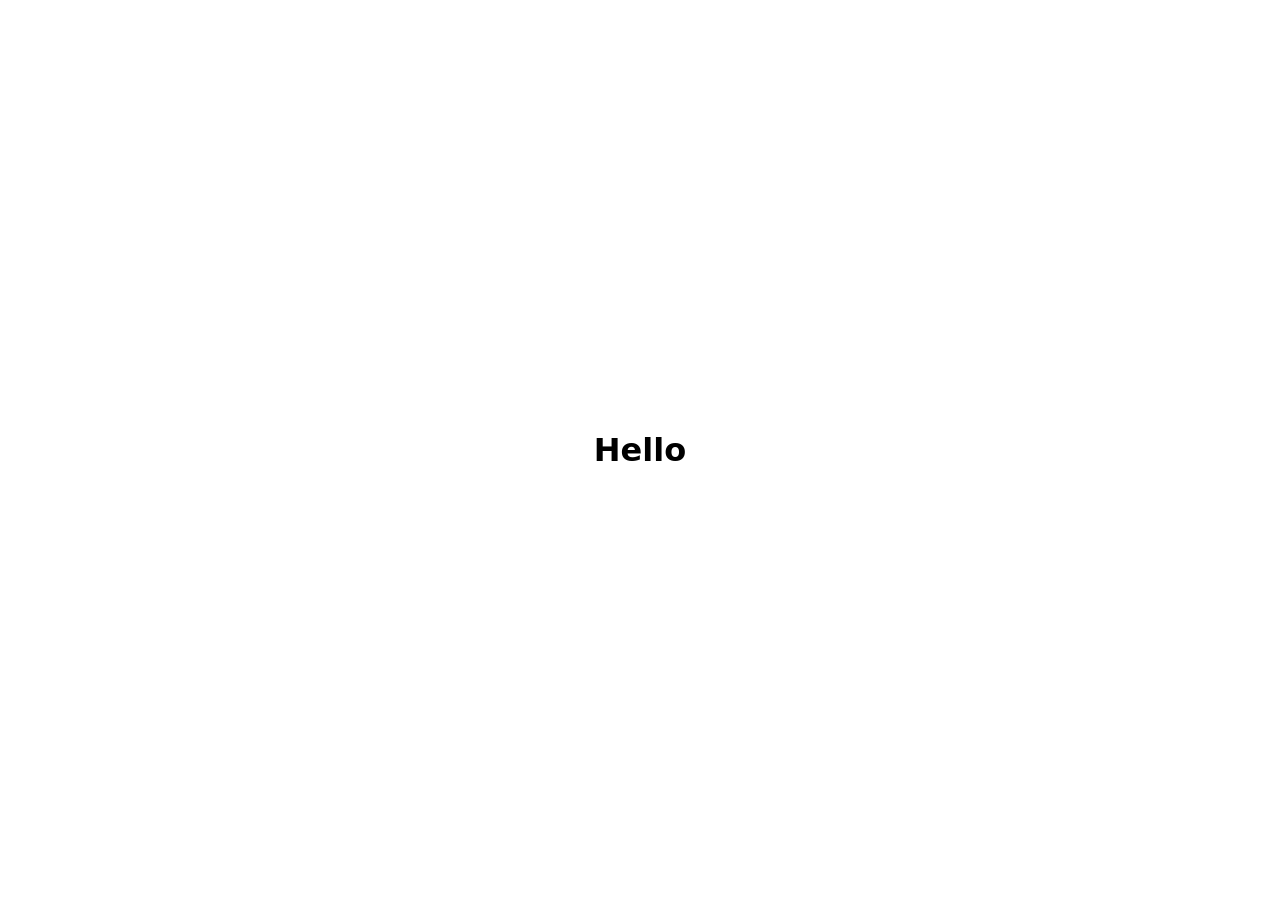
==== family/index.html @ 1200c2fc "Add family dashboard placeholder" ====
<!doctype html>
<html lang="en">
  <head>
    <meta charset="utf-8">
    <meta name="viewport" content="width=device-width, initial-scale=1">
    <title>Dashboard</title>
    <style>
      body {
        display: grid;
        min-height: 100vh;
        margin: 0;
        place-items: center;
        font-family: system-ui, sans-serif;
      }
    </style>
  </head>
  <body>
    <main>
      <h1>Hello</h1>
    </main>
  </body>
</html>
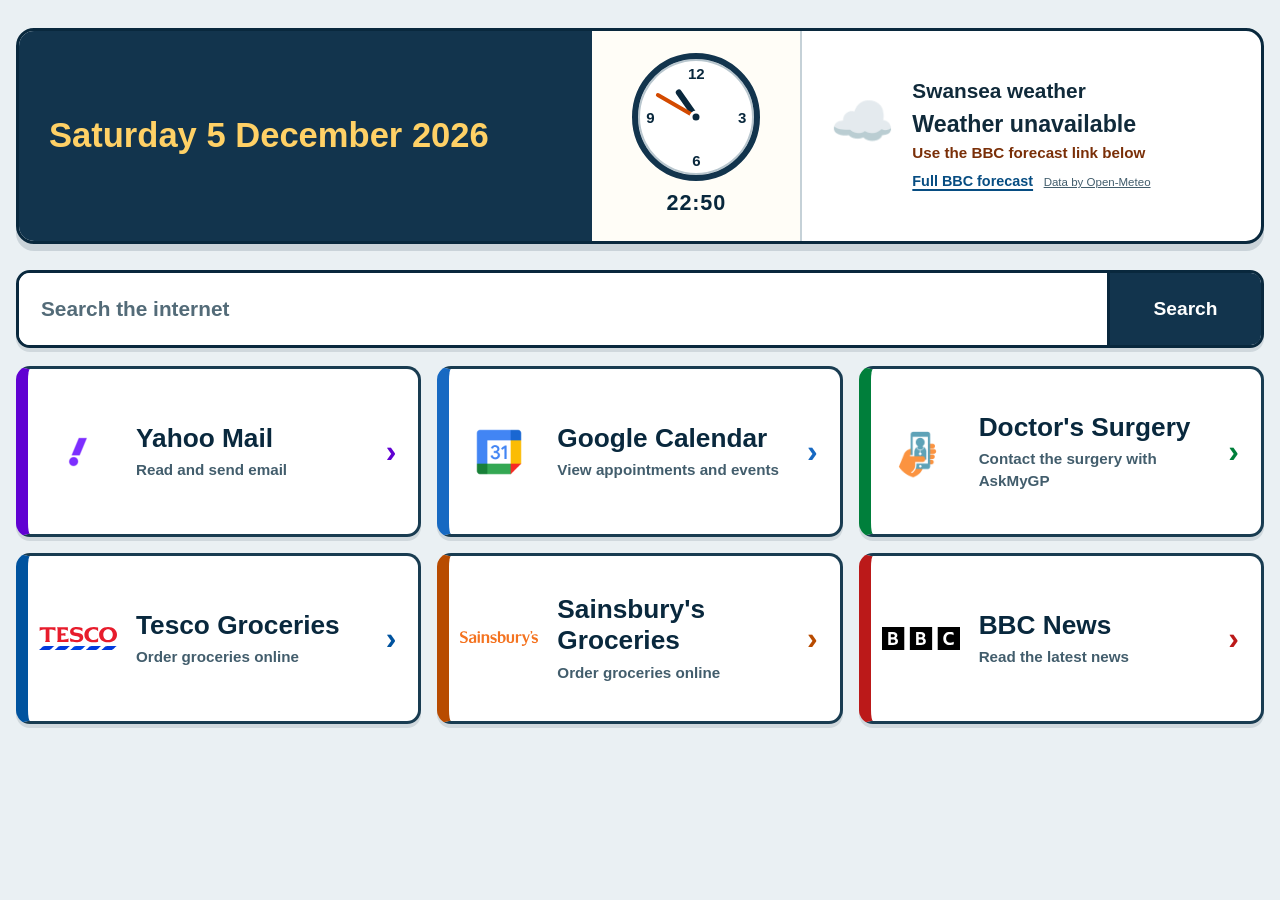
==== commit f5fab836: "Build accessible family bookmarks page" ====
--- a/family/index.html
+++ b/family/index.html
@@ -1,22 +1,818 @@
 <!doctype html>
-<html lang="en">
+<html lang="en-GB">
   <head>
     <meta charset="utf-8">
+    <meta name="referrer" content="no-referrer">
     <meta name="viewport" content="width=device-width, initial-scale=1">
-    <title>Dashboard</title>
+    <meta name="color-scheme" content="light">
+    <meta name="theme-color" content="#12344d">
+    <title>Useful links</title>
+    <meta
+      name="description"
+      content="A simple home page with useful links, the date, time and Swansea weather."
+    >
     <style>
+      :root {
+        color-scheme: light;
+        --ink: #102a3a;
+        --muted: #425d6c;
+        --navy: #12344d;
+        --navy-dark: #09283d;
+        --cream: #fffdf7;
+        --paper: #ffffff;
+        --page: #eaf0f3;
+        --yellow: #ffd166;
+        --focus: #e55400;
+        --border: #193c51;
+        font-family: "Segoe UI", Arial, Helvetica, sans-serif;
+        font-synthesis: none;
+      }
+
+      * {
+        box-sizing: border-box;
+      }
+
       body {
-        display: grid;
+        min-width: 320px;
         min-height: 100vh;
         margin: 0;
+        background: var(--page);
+        color: var(--ink);
+        font-size: 20px;
+        line-height: 1.4;
+      }
+
+      a {
+        color: inherit;
+      }
+
+      .visually-hidden {
+        position: absolute;
+        width: 1px;
+        height: 1px;
+        padding: 0;
+        overflow: hidden;
+        clip: rect(0, 0, 0, 0);
+        white-space: nowrap;
+        border: 0;
+      }
+
+      .page {
+        width: min(1500px, calc(100% - 32px));
+        margin: 0 auto;
+        padding: 28px 0 40px;
+      }
+
+      .top-panel {
+        display: grid;
+        grid-template-columns: minmax(290px, 1.25fr) 210px minmax(320px, 1fr);
+        align-items: stretch;
+        overflow: hidden;
+        border: 3px solid var(--navy-dark);
+        border-radius: 18px;
+        background: var(--paper);
+        box-shadow: 0 7px 0 rgb(9 40 61 / 14%);
+      }
+
+      .welcome {
+        display: flex;
+        flex-direction: column;
+        justify-content: center;
+        padding: 26px 30px;
+        background: var(--navy);
+        color: #ffffff;
+      }
+
+      .date {
+        margin: 0;
+        color: var(--yellow);
+        font-size: clamp(1.7rem, 2.7vw, 2.35rem);
+        font-weight: 700;
+        line-height: 1.25;
+      }
+
+      .clock-panel {
+        display: grid;
         place-items: center;
-        font-family: system-ui, sans-serif;
+        align-content: center;
+        gap: 7px;
+        padding: 14px;
+        background: var(--cream);
+        border-right: 2px solid #c5d1d7;
+      }
+
+      .clock-face {
+        position: relative;
+        width: 128px;
+        aspect-ratio: 1;
+        border: 6px solid var(--navy);
+        border-radius: 50%;
+        background: #ffffff;
+        box-shadow: inset 0 0 0 2px #b8c6ce;
+      }
+
+      .clock-number {
+        position: absolute;
+        z-index: 1;
+        color: var(--navy-dark);
+        font-size: 15px;
+        font-weight: 800;
+        line-height: 1;
+      }
+
+      .n12 { left: 50%; top: 7px; transform: translateX(-50%); }
+      .n3 { right: 8px; top: 50%; transform: translateY(-50%); }
+      .n6 { bottom: 7px; left: 50%; transform: translateX(-50%); }
+      .n9 { left: 8px; top: 50%; transform: translateY(-50%); }
+
+      .hand {
+        position: absolute;
+        z-index: 2;
+        bottom: 50%;
+        left: calc(50% - 3px);
+        width: 6px;
+        border-radius: 999px;
+        background: var(--navy-dark);
+        transform: rotate(0deg);
+        transform-origin: 50% 100%;
+      }
+
+      .hour-hand {
+        height: 33px;
+      }
+
+      .minute-hand {
+        height: 46px;
+        width: 4px;
+        left: calc(50% - 2px);
+        background: #d34a00;
+      }
+
+      .clock-centre {
+        position: absolute;
+        z-index: 3;
+        top: 50%;
+        left: 50%;
+        width: 13px;
+        height: 13px;
+        border: 3px solid #ffffff;
+        border-radius: 50%;
+        background: var(--navy-dark);
+        transform: translate(-50%, -50%);
+      }
+
+      .digital-time {
+        margin: 0;
+        color: var(--navy-dark);
+        font-size: 1.35rem;
+        font-weight: 800;
+        font-variant-numeric: tabular-nums;
+        letter-spacing: 0.04em;
+      }
+
+      .weather {
+        display: grid;
+        grid-template-columns: auto 1fr;
+        align-content: center;
+        column-gap: 16px;
+        padding: 22px 26px;
+      }
+
+      .weather-icon {
+        grid-row: 1 / 4;
+        align-self: center;
+        width: 68px;
+        text-align: center;
+        font-size: 3.25rem;
+        line-height: 1;
+      }
+
+      .weather h2 {
+        margin: 0;
+        font-size: 1.3rem;
+        line-height: 1.2;
+      }
+
+      .weather-now {
+        margin: 4px 0 2px;
+        font-size: 1.45rem;
+        font-weight: 800;
+      }
+
+      .weather-detail,
+      .weather-error {
+        margin: 0;
+        color: var(--muted);
+        font-size: 0.95rem;
+        font-weight: 650;
+      }
+
+      .weather-error {
+        color: #7a2f08;
+      }
+
+      .weather-link {
+        display: inline-block;
+        margin-top: 8px;
+        color: #074d82;
+        font-size: 0.9rem;
+        font-weight: 750;
+        text-decoration-thickness: 2px;
+        text-underline-offset: 3px;
+      }
+
+      .weather-links {
+        grid-column: 2;
+      }
+
+      .weather-credit {
+        margin-left: 5px;
+        color: var(--muted);
+        font-size: 0.72rem;
+        white-space: nowrap;
+      }
+
+      .web-search {
+        display: grid;
+        grid-template-columns: minmax(0, 1fr) auto;
+        margin-top: 26px;
+        border: 3px solid var(--navy-dark);
+        border-radius: 14px;
+        background: var(--paper);
+        box-shadow: 0 4px 0 rgb(16 42 58 / 12%);
+      }
+
+      .search-input {
+        min-width: 0;
+        min-height: 72px;
+        padding: 14px 22px;
+        border: 0;
+        border-radius: 11px 0 0 11px;
+        background: var(--paper);
+        color: var(--navy-dark);
+        font: inherit;
+        font-size: 1.3rem;
+        font-weight: 650;
+      }
+
+      .search-input::placeholder {
+        color: #536b78;
+        opacity: 1;
+      }
+
+      .search-input:focus {
+        outline: 5px solid var(--focus);
+        outline-offset: 2px;
+        position: relative;
+        z-index: 1;
+      }
+
+      .search-button {
+        min-width: 154px;
+        padding: 12px 26px;
+        border: 0;
+        border-left: 3px solid var(--navy-dark);
+        border-radius: 0 10px 10px 0;
+        background: var(--navy);
+        color: #ffffff;
+        font: inherit;
+        font-size: 1.2rem;
+        font-weight: 800;
+        cursor: pointer;
+      }
+
+      .search-button:hover {
+        background: var(--navy-dark);
+      }
+
+      .search-button:focus-visible {
+        outline: 5px solid var(--focus);
+        outline-offset: 4px;
+        position: relative;
+        z-index: 1;
+      }
+
+      .links-grid {
+        display: grid;
+        grid-template-columns: repeat(2, minmax(0, 1fr));
+        gap: 16px;
+        margin-top: 18px;
+      }
+
+      .bookmark {
+        --accent: #2f6c8c;
+        display: grid;
+        grid-template-columns: 100px 1fr auto;
+        align-items: center;
+        min-height: 106px;
+        overflow: hidden;
+        border: 3px solid var(--border);
+        border-left: 12px solid var(--accent);
+        border-radius: 14px;
+        background: var(--paper);
+        box-shadow: 0 4px 0 rgb(16 42 58 / 12%);
+        text-decoration: none;
+      }
+
+      .bookmark:hover {
+        background: #fff8df;
+      }
+
+      .bookmark:focus-visible,
+      .weather-link:focus-visible {
+        outline: 5px solid var(--focus);
+        outline-offset: 4px;
+      }
+
+      .bookmark-icon {
+        display: grid;
+        place-items: center;
+        min-width: 0;
+        padding: 8px;
+      }
+
+      .bookmark-icon img {
+        display: block;
+        width: auto;
+        height: auto;
+        max-width: 78px;
+        max-height: 56px;
+      }
+
+      .bookmark-text {
+        padding: 16px 8px;
+      }
+
+      .bookmark-title,
+      .bookmark-description {
+        display: block;
+      }
+
+      .bookmark-title {
+        color: var(--navy-dark);
+        font-size: 1.5rem;
+        font-weight: 800;
+        line-height: 1.2;
+      }
+
+      .bookmark-description {
+        margin-top: 5px;
+        color: var(--muted);
+        font-size: 0.9rem;
+        font-weight: 650;
+      }
+
+      .bookmark-arrow {
+        padding: 0 22px 0 12px;
+        color: var(--accent);
+        font-size: 2rem;
+        font-weight: 900;
+      }
+
+      .yahoo { --accent: #6001d2; }
+      .calendar { --accent: #1769c2; }
+      .doctor { --accent: #007f3b; }
+      .tesco { --accent: #00539f; }
+      .sainsburys { --accent: #b84b00; }
+      .bbc { --accent: #bb1919; }
+
+      .noscript-note {
+        max-width: 760px;
+        margin: 16px auto 0;
+        padding: 12px 16px;
+        border: 2px solid #915002;
+        border-radius: 8px;
+        background: #fff3c4;
+        color: #542e00;
+        font-size: 0.9rem;
+        font-weight: 700;
+        text-align: center;
+      }
+
+      @media (min-width: 1020px) {
+        .links-grid {
+          grid-template-columns: repeat(3, minmax(0, 1fr));
+        }
+      }
+
+      @media (min-width: 1020px) and (min-height: 681px) {
+        .top-panel {
+          min-height: clamp(200px, 24vh, 270px);
+        }
+
+        .bookmark {
+          min-height: clamp(112px, 19vh, 200px);
+        }
+
+        .bookmark-title {
+          font-size: clamp(1.5rem, calc(1.2rem + 0.55vw), 1.7rem);
+        }
+
+        .bookmark-description {
+          font-size: clamp(0.9rem, calc(0.75rem + 0.25vw), 1rem);
+        }
+      }
+
+      @media (min-width: 901px) and (max-height: 680px) {
+        .page {
+          padding-block: 14px 18px;
+        }
+
+        .welcome {
+          padding: 18px 24px;
+        }
+
+        .clock-panel {
+          gap: 5px;
+          padding: 10px;
+        }
+
+        .clock-face {
+          width: 106px;
+        }
+
+        .hour-hand {
+          height: 28px;
+        }
+
+        .minute-hand {
+          height: 38px;
+        }
+
+        .digital-time {
+          font-size: 1.1rem;
+        }
+
+        .weather {
+          column-gap: 12px;
+          padding: 14px 20px;
+        }
+
+        .weather-icon {
+          width: 60px;
+          font-size: 2.65rem;
+        }
+
+        .weather-now {
+          font-size: 1.25rem;
+        }
+
+        .web-search {
+          margin-top: 14px;
+        }
+
+        .search-input {
+          min-height: 60px;
+          padding-block: 10px;
+        }
+
+        .links-grid {
+          gap: 12px;
+          margin-top: 12px;
+        }
+
+        .bookmark {
+          min-height: 90px;
+        }
+
+        .bookmark-text {
+          padding-block: 10px;
+        }
+      }
+
+      @media (max-width: 900px) {
+        .top-panel {
+          grid-template-columns: 1fr 190px;
+        }
+
+        .weather {
+          grid-column: 1 / -1;
+          border-top: 2px solid #c5d1d7;
+        }
+
+        .clock-panel {
+          border-right: 0;
+        }
+      }
+
+      @media (max-width: 680px) {
+        body {
+          font-size: 18px;
+        }
+
+        .page {
+          width: min(100% - 24px, 540px);
+          padding-top: 12px;
+        }
+
+        .top-panel {
+          grid-template-columns: 1fr;
+        }
+
+        .welcome {
+          padding: 24px;
+          text-align: center;
+        }
+
+        .clock-panel {
+          padding: 18px;
+          border-top: 2px solid #c5d1d7;
+        }
+
+        .weather {
+          padding: 20px;
+        }
+
+        .search-input {
+          min-height: 66px;
+          padding-inline: 16px;
+          font-size: 1.1rem;
+        }
+
+        .search-button {
+          min-width: 112px;
+          padding-inline: 18px;
+          font-size: 1.05rem;
+        }
+
+        .links-grid {
+          grid-template-columns: 1fr;
+        }
+
+        .bookmark {
+          min-height: 96px;
+        }
+      }
+
+      @media (forced-colors: active) {
+        .bookmark,
+        .top-panel {
+          box-shadow: none;
+        }
+
+        .date {
+          color: CanvasText;
+        }
       }
     </style>
   </head>
   <body>
-    <main>
-      <h1>Hello</h1>
+    <main class="page">
+      <h1 class="visually-hidden">Useful links</h1>
+      <section class="top-panel" aria-label="Date, time and weather">
+        <div class="welcome">
+          <p class="date" id="today">Today's date</p>
+        </div>
+
+        <div class="clock-panel">
+          <div class="clock-face" id="clock-face" role="img" aria-label="Current time">
+            <span class="clock-number n12" aria-hidden="true">12</span>
+            <span class="clock-number n3" aria-hidden="true">3</span>
+            <span class="clock-number n6" aria-hidden="true">6</span>
+            <span class="clock-number n9" aria-hidden="true">9</span>
+            <span class="hand hour-hand" id="hour-hand" aria-hidden="true"></span>
+            <span class="hand minute-hand" id="minute-hand" aria-hidden="true"></span>
+            <span class="clock-centre" aria-hidden="true"></span>
+          </div>
+          <p class="digital-time" id="digital-time">--:--</p>
+        </div>
+
+        <div class="weather" id="weather">
+          <div class="weather-icon" id="weather-icon" aria-hidden="true">◌</div>
+          <h2>Swansea weather</h2>
+          <p class="weather-now" id="weather-now">Loading weather…</p>
+          <p class="weather-detail" id="weather-detail">Please wait a moment</p>
+          <div class="weather-links">
+            <a class="weather-link" href="https://www.bbc.co.uk/weather/2636432">Full BBC forecast</a>
+            <a class="weather-credit" href="https://open-meteo.com/">Data by Open-Meteo</a>
+          </div>
+        </div>
+      </section>
+
+      <form class="web-search" action="https://www.bing.com/search" method="get" role="search">
+        <label class="visually-hidden" for="web-search-input">Search the internet</label>
+        <input
+          class="search-input"
+          id="web-search-input"
+          name="q"
+          type="search"
+          placeholder="Search the internet"
+          autocomplete="off"
+          enterkeyhint="search"
+          required
+        >
+        <button class="search-button" type="submit">Search</button>
+      </form>
+
+      <nav class="links-grid" aria-label="Useful websites">
+        <a class="bookmark yahoo" href="https://mail.yahoo.com/d/folders/1">
+          <span class="bookmark-icon" aria-hidden="true">
+            <img src="[data-uri]" alt="">
+          </span>
+          <span class="bookmark-text">
+            <span class="bookmark-title">Yahoo Mail</span>
+            <span class="bookmark-description">Read and send email</span>
+          </span>
+          <span class="bookmark-arrow" aria-hidden="true">›</span>
+        </a>
+
+        <a class="bookmark calendar" href="https://calendar.google.com/calendar/u/0/r">
+          <span class="bookmark-icon" aria-hidden="true">
+            <img src="[data-uri]" alt="">
+          </span>
+          <span class="bookmark-text">
+            <span class="bookmark-title">Google Calendar</span>
+            <span class="bookmark-description">View appointments and events</span>
+          </span>
+          <span class="bookmark-arrow" aria-hidden="true">›</span>
+        </a>
+
+        <a class="bookmark doctor" href="https://my.askmygp.uk/?c=w98022#/intro">
+          <span class="bookmark-icon" aria-hidden="true">
+            <img src="[data-uri]" alt="">
+          </span>
+          <span class="bookmark-text">
+            <span class="bookmark-title">Doctor's Surgery</span>
+            <span class="bookmark-description">Contact the surgery with AskMyGP</span>
+          </span>
+          <span class="bookmark-arrow" aria-hidden="true">›</span>
+        </a>
+
+        <a class="bookmark tesco" href="https://www.tesco.com/groceries/en-GB/">
+          <span class="bookmark-icon" aria-hidden="true">
+            <img src="[data-uri]" alt="">
+          </span>
+          <span class="bookmark-text">
+            <span class="bookmark-title">Tesco Groceries</span>
+            <span class="bookmark-description">Order groceries online</span>
+          </span>
+          <span class="bookmark-arrow" aria-hidden="true">›</span>
+        </a>
+
+        <a class="bookmark sainsburys" href="https://www.sainsburys.co.uk/gol-ui/groceries">
+          <span class="bookmark-icon" aria-hidden="true">
+            <img src="[data-uri]" alt="">
+          </span>
+          <span class="bookmark-text">
+            <span class="bookmark-title">Sainsbury's Groceries</span>
+            <span class="bookmark-description">Order groceries online</span>
+          </span>
+          <span class="bookmark-arrow" aria-hidden="true">›</span>
+        </a>
+
+        <a class="bookmark bbc" href="https://www.bbc.co.uk/news">
+          <span class="bookmark-icon" aria-hidden="true">
+            <img src="[data-uri]" alt="">
+          </span>
+          <span class="bookmark-text">
+            <span class="bookmark-title">BBC News</span>
+            <span class="bookmark-description">Read the latest news</span>
+          </span>
+          <span class="bookmark-arrow" aria-hidden="true">›</span>
+        </a>
+      </nav>
+
+      <noscript>
+        <p class="noscript-note">
+          The useful links still work, but the clock and live weather need JavaScript.
+        </p>
+      </noscript>
     </main>
+
+    <script>
+      (() => {
+        "use strict";
+
+        const UK_TIME_ZONE = "Europe/London";
+        const dateElement = document.querySelector("#today");
+        const digitalTimeElement = document.querySelector("#digital-time");
+        const clockFace = document.querySelector("#clock-face");
+        const hourHand = document.querySelector("#hour-hand");
+        const minuteHand = document.querySelector("#minute-hand");
+
+        const dateFormatter = new Intl.DateTimeFormat("en-GB", {
+          weekday: "long",
+          day: "numeric",
+          month: "long",
+          year: "numeric",
+          timeZone: UK_TIME_ZONE
+        });
+
+        const timeFormatter = new Intl.DateTimeFormat("en-GB", {
+          hour: "2-digit",
+          minute: "2-digit",
+          hour12: false,
+          timeZone: UK_TIME_ZONE
+        });
+
+        const clockPartsFormatter = new Intl.DateTimeFormat("en-GB", {
+          hour: "numeric",
+          minute: "numeric",
+          second: "numeric",
+          hour12: false,
+          timeZone: UK_TIME_ZONE
+        });
+
+        function updateClock() {
+          const now = new Date();
+          const parts = Object.fromEntries(
+            clockPartsFormatter.formatToParts(now).map((part) => [part.type, part.value])
+          );
+          const hours = Number(parts.hour) % 12;
+          const minutes = Number(parts.minute);
+          const seconds = Number(parts.second);
+          const hourDegrees = (hours + minutes / 60) * 30;
+          const minuteDegrees = (minutes + seconds / 60) * 6;
+          const readableTime = timeFormatter.format(now);
+
+          dateElement.textContent = dateFormatter.format(now);
+          digitalTimeElement.textContent = readableTime;
+          digitalTimeElement.setAttribute("aria-label", `The time is ${readableTime}`);
+          clockFace.setAttribute("aria-label", `Analogue clock showing ${readableTime}`);
+          hourHand.style.transform = `rotate(${hourDegrees}deg)`;
+          minuteHand.style.transform = `rotate(${minuteDegrees}deg)`;
+        }
+
+        const weatherDescriptions = {
+          0: ["Clear sky", "☀️"],
+          1: ["Mostly clear", "🌤️"],
+          2: ["Partly cloudy", "⛅"],
+          3: ["Cloudy", "☁️"],
+          45: ["Foggy", "🌫️"],
+          48: ["Foggy", "🌫️"],
+          51: ["Light drizzle", "🌦️"],
+          53: ["Drizzle", "🌦️"],
+          55: ["Heavy drizzle", "🌧️"],
+          56: ["Freezing drizzle", "🌧️"],
+          57: ["Freezing drizzle", "🌧️"],
+          61: ["Light rain", "🌦️"],
+          63: ["Rain", "🌧️"],
+          65: ["Heavy rain", "🌧️"],
+          66: ["Freezing rain", "🌧️"],
+          67: ["Freezing rain", "🌧️"],
+          71: ["Light snow", "🌨️"],
+          73: ["Snow", "🌨️"],
+          75: ["Heavy snow", "❄️"],
+          77: ["Snow grains", "🌨️"],
+          80: ["Light showers", "🌦️"],
+          81: ["Showers", "🌧️"],
+          82: ["Heavy showers", "🌧️"],
+          85: ["Snow showers", "🌨️"],
+          86: ["Heavy snow showers", "❄️"],
+          95: ["Thunderstorms", "⛈️"],
+          96: ["Thunderstorms and hail", "⛈️"],
+          99: ["Thunderstorms and hail", "⛈️"]
+        };
+
+        async function updateWeather() {
+          const weatherNow = document.querySelector("#weather-now");
+          const weatherDetail = document.querySelector("#weather-detail");
+          const weatherIcon = document.querySelector("#weather-icon");
+          const controller = new AbortController();
+          const timeout = window.setTimeout(() => controller.abort(), 8000);
+          const endpoint = new URL("https://api.open-meteo.com/v1/forecast");
+
+          endpoint.search = new URLSearchParams({
+            latitude: "51.6214",
+            longitude: "-3.9436",
+            current: "temperature_2m,weather_code",
+            daily: "temperature_2m_max,temperature_2m_min,precipitation_probability_max",
+            temperature_unit: "celsius",
+            timezone: UK_TIME_ZONE,
+            forecast_days: "1"
+          });
+
+          try {
+            const response = await fetch(endpoint, { signal: controller.signal });
+            if (!response.ok) throw new Error(`Weather request failed: ${response.status}`);
+
+            const forecast = await response.json();
+            const code = forecast.current.weather_code;
+            const [description, icon] = weatherDescriptions[code] || ["Current conditions", "🌡️"];
+            const temperature = Math.round(forecast.current.temperature_2m);
+            const low = Math.round(forecast.daily.temperature_2m_min[0]);
+            const high = Math.round(forecast.daily.temperature_2m_max[0]);
+            const rain = Math.round(forecast.daily.precipitation_probability_max[0]);
+
+            weatherIcon.textContent = icon;
+            weatherNow.textContent = `${temperature}°C — ${description}`;
+            weatherDetail.textContent = `Today: ${low}–${high}°C · Chance of rain ${rain}%`;
+            weatherDetail.className = "weather-detail";
+          } catch (error) {
+            weatherIcon.textContent = "☁️";
+            weatherNow.textContent = "Weather unavailable";
+            weatherDetail.textContent = "Use the BBC forecast link below";
+            weatherDetail.className = "weather-error";
+          } finally {
+            window.clearTimeout(timeout);
+          }
+        }
+
+        updateClock();
+        updateWeather();
+        window.setInterval(updateClock, 1000);
+        window.setInterval(updateWeather, 30 * 60 * 1000);
+      })();
+    </script>
   </body>
 </html>
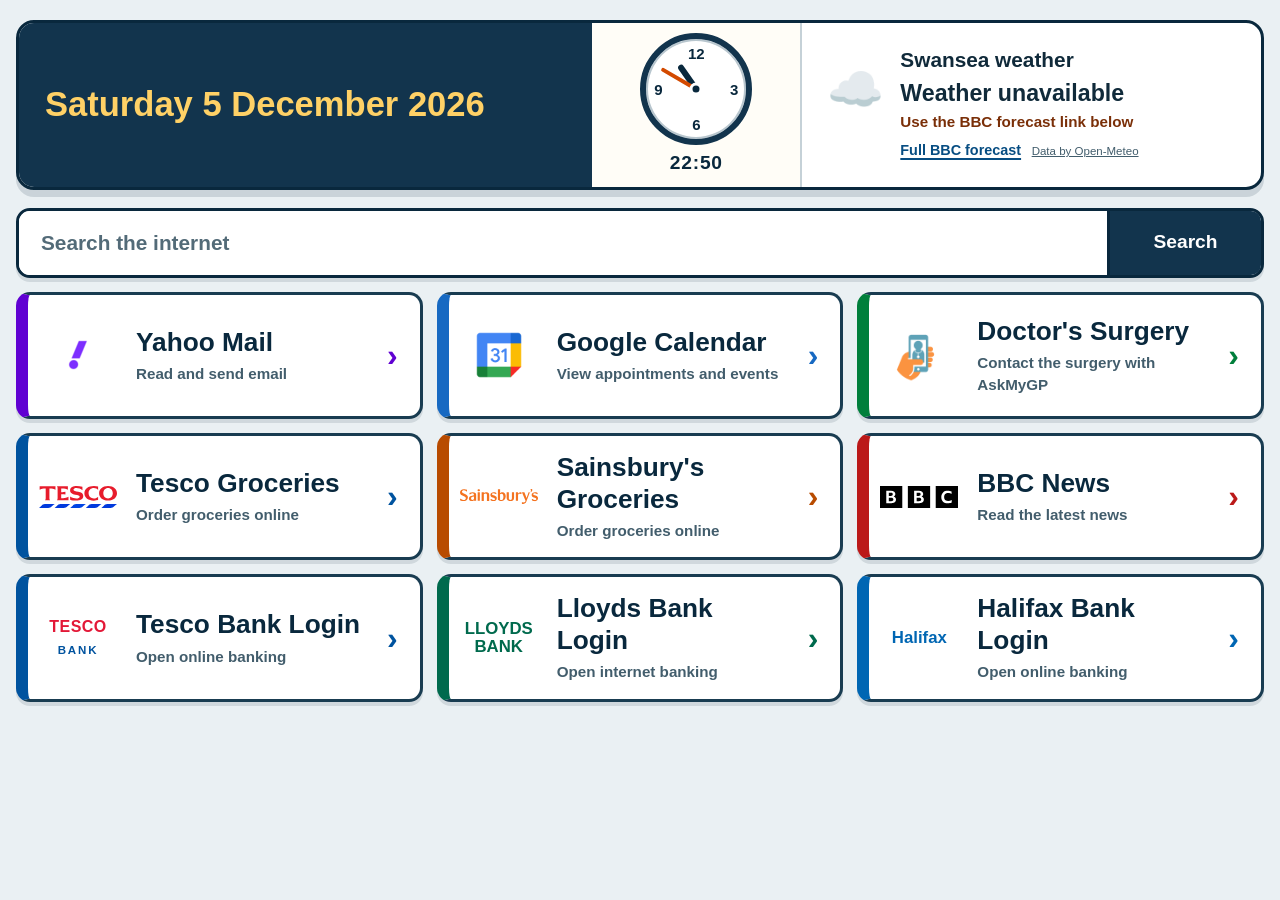
==== commit 23b3951e: "Add online banking shortcuts" ====
--- a/family/index.html
+++ b/family/index.html
@@ -60,7 +60,7 @@
       .page {
         width: min(1500px, calc(100% - 32px));
         margin: 0 auto;
-        padding: 28px 0 40px;
+        padding: 20px 0 32px;
       }
 
       .top-panel {
@@ -78,7 +78,7 @@
         display: flex;
         flex-direction: column;
         justify-content: center;
-        padding: 26px 30px;
+        padding: 20px 26px;
         background: var(--navy);
         color: #ffffff;
       }
@@ -95,15 +95,15 @@
         display: grid;
         place-items: center;
         align-content: center;
-        gap: 7px;
-        padding: 14px;
+        gap: 5px;
+        padding: 10px 14px;
         background: var(--cream);
         border-right: 2px solid #c5d1d7;
       }
 
       .clock-face {
         position: relative;
-        width: 128px;
+        width: 112px;
         aspect-ratio: 1;
         border: 6px solid var(--navy);
         border-radius: 50%;
@@ -138,11 +138,11 @@
       }
 
       .hour-hand {
-        height: 33px;
+        height: 29px;
       }
 
       .minute-hand {
-        height: 46px;
+        height: 40px;
         width: 4px;
         left: calc(50% - 2px);
         background: #d34a00;
@@ -164,7 +164,7 @@
       .digital-time {
         margin: 0;
         color: var(--navy-dark);
-        font-size: 1.35rem;
+        font-size: 1.2rem;
         font-weight: 800;
         font-variant-numeric: tabular-nums;
         letter-spacing: 0.04em;
@@ -174,16 +174,16 @@
         display: grid;
         grid-template-columns: auto 1fr;
         align-content: center;
-        column-gap: 16px;
-        padding: 22px 26px;
+        column-gap: 14px;
+        padding: 16px 22px;
       }
 
       .weather-icon {
         grid-row: 1 / 4;
         align-self: center;
-        width: 68px;
+        width: 62px;
         text-align: center;
-        font-size: 3.25rem;
+        font-size: 2.85rem;
         line-height: 1;
       }
 
@@ -235,7 +235,7 @@
       .web-search {
         display: grid;
         grid-template-columns: minmax(0, 1fr) auto;
-        margin-top: 26px;
+        margin-top: 18px;
         border: 3px solid var(--navy-dark);
         border-radius: 14px;
         background: var(--paper);
@@ -244,8 +244,8 @@
 
       .search-input {
         min-width: 0;
-        min-height: 72px;
-        padding: 14px 22px;
+        min-height: 64px;
+        padding: 11px 22px;
         border: 0;
         border-radius: 11px 0 0 11px;
         background: var(--paper);
@@ -295,8 +295,9 @@
       .links-grid {
         display: grid;
         grid-template-columns: repeat(2, minmax(0, 1fr));
-        gap: 16px;
-        margin-top: 18px;
+        grid-auto-rows: 1fr;
+        gap: 14px;
+        margin-top: 14px;
       }
 
       .bookmark {
@@ -304,7 +305,7 @@
         display: grid;
         grid-template-columns: 100px 1fr auto;
         align-items: center;
-        min-height: 106px;
+        min-height: 100px;
         overflow: hidden;
         border: 3px solid var(--border);
         border-left: 12px solid var(--accent);
@@ -375,6 +376,40 @@
       .tesco { --accent: #00539f; }
       .sainsburys { --accent: #b84b00; }
       .bbc { --accent: #bb1919; }
+      .tesco-bank { --accent: #00539f; }
+      .lloyds { --accent: #006a4d; }
+      .halifax { --accent: #0066b3; }
+
+      .bank-wordmark {
+        display: grid;
+        place-items: center;
+        width: 78px;
+        min-height: 52px;
+        padding: 5px;
+        color: var(--accent);
+        font-size: 1rem;
+        font-weight: 900;
+        line-height: 1.05;
+        text-align: center;
+      }
+
+      .tesco-bank .bank-wordmark {
+        color: #e31837;
+        letter-spacing: 0.03em;
+      }
+
+      .tesco-bank .bank-wordmark small {
+        display: block;
+        margin-top: 3px;
+        color: #00539f;
+        font-size: 0.72em;
+        letter-spacing: 0.16em;
+      }
+
+      .lloyds .bank-wordmark,
+      .halifax .bank-wordmark {
+        font-size: 1.05rem;
+      }
 
       .noscript-note {
         max-width: 760px;
@@ -397,11 +432,11 @@
 
       @media (min-width: 1020px) and (min-height: 681px) {
         .top-panel {
-          min-height: clamp(200px, 24vh, 270px);
+          min-height: clamp(154px, 18vh, 185px);
         }
 
         .bookmark {
-          min-height: clamp(112px, 19vh, 200px);
+          min-height: clamp(100px, 13vh, 142px);
         }
 
         .bookmark-title {
@@ -667,6 +702,39 @@
           <span class="bookmark-text">
             <span class="bookmark-title">BBC News</span>
             <span class="bookmark-description">Read the latest news</span>
+          </span>
+          <span class="bookmark-arrow" aria-hidden="true">›</span>
+        </a>
+
+        <a class="bookmark tesco-bank" href="https://www.tescobank.com/online-banking/">
+          <span class="bookmark-icon" aria-hidden="true">
+            <span class="bank-wordmark">TESCO <small>BANK</small></span>
+          </span>
+          <span class="bookmark-text">
+            <span class="bookmark-title">Tesco Bank Login</span>
+            <span class="bookmark-description">Open online banking</span>
+          </span>
+          <span class="bookmark-arrow" aria-hidden="true">›</span>
+        </a>
+
+        <a class="bookmark lloyds" href="https://online.lloydsbank.co.uk/personal/logon/login.jsp">
+          <span class="bookmark-icon" aria-hidden="true">
+            <span class="bank-wordmark">LLOYDS<br>BANK</span>
+          </span>
+          <span class="bookmark-text">
+            <span class="bookmark-title">Lloyds Bank Login</span>
+            <span class="bookmark-description">Open internet banking</span>
+          </span>
+          <span class="bookmark-arrow" aria-hidden="true">›</span>
+        </a>
+
+        <a class="bookmark halifax" href="https://www.halifax-online.co.uk/personal/logon/login.jsp">
+          <span class="bookmark-icon" aria-hidden="true">
+            <span class="bank-wordmark">Halifax</span>
+          </span>
+          <span class="bookmark-text">
+            <span class="bookmark-title">Halifax Bank Login</span>
+            <span class="bookmark-description">Open online banking</span>
           </span>
           <span class="bookmark-arrow" aria-hidden="true">›</span>
         </a>
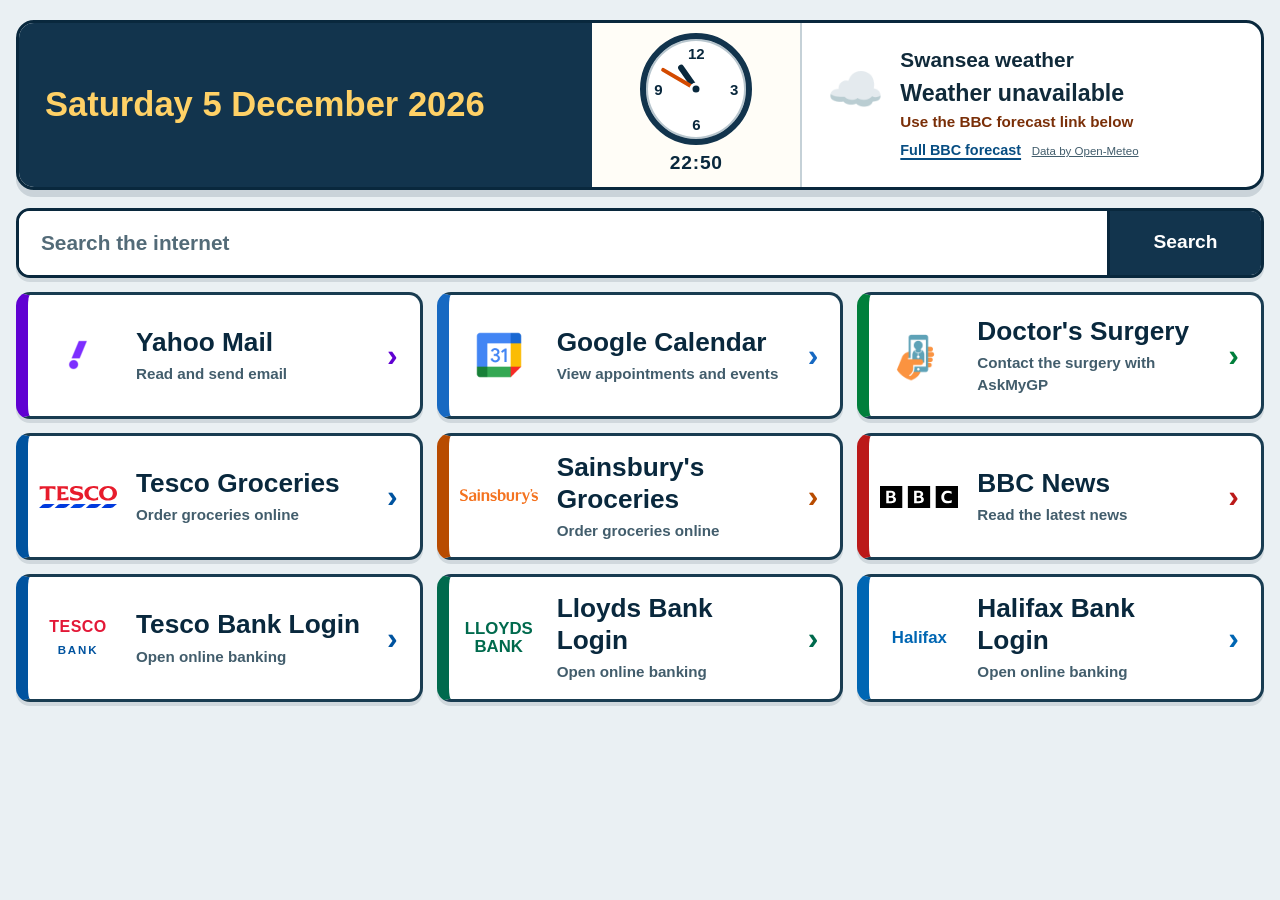
==== commit 8c0e0e2f: "Standardise banking shortcut descriptions" ====
--- a/family/index.html
+++ b/family/index.html
@@ -723,7 +723,7 @@
           </span>
           <span class="bookmark-text">
             <span class="bookmark-title">Lloyds Bank Login</span>
-            <span class="bookmark-description">Open internet banking</span>
+            <span class="bookmark-description">Open online banking</span>
           </span>
           <span class="bookmark-arrow" aria-hidden="true">›</span>
         </a>
